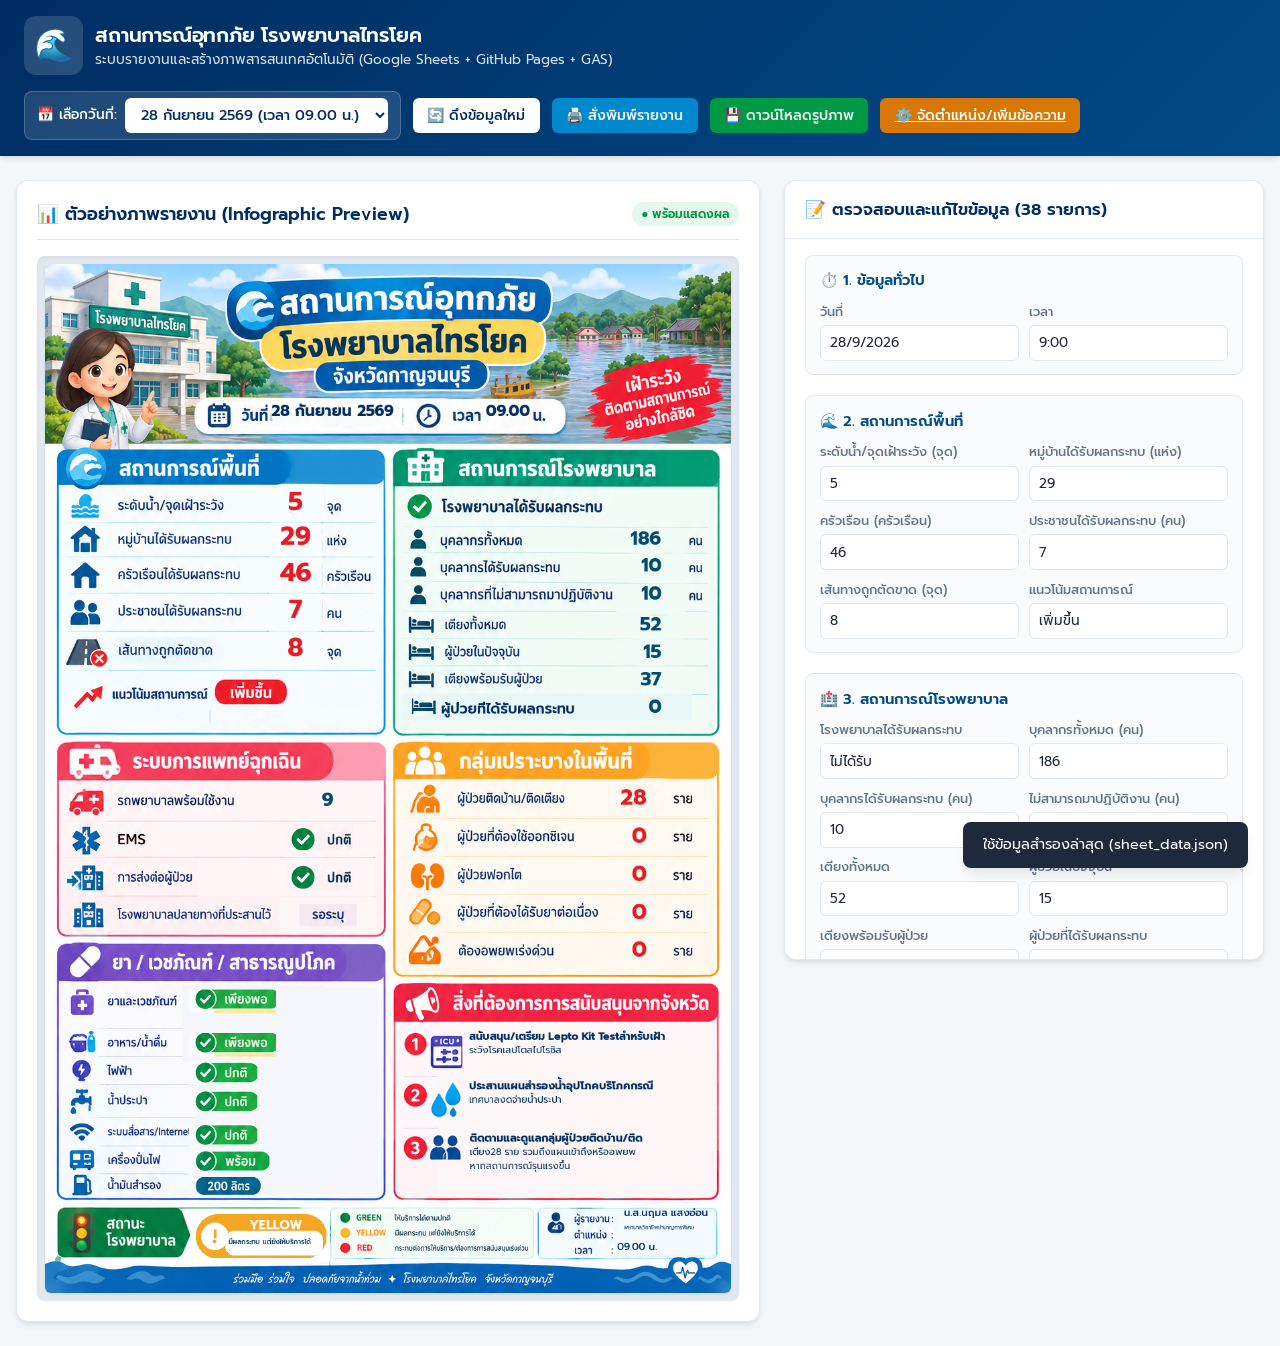
==== index.html @ d3dc454d "Add files via upload" ====
<!DOCTYPE html>
<html lang="th">
<head>
  <meta charset="UTF-8">
  <meta name="viewport" content="width=device-width, initial-scale=1.0">
  <title>ระบบรายงานสถานการณ์อุทกภัย - โรงพยาบาลไทรโยค</title>
  
  <!-- Google Fonts: Prompt -->
  <link rel="preconnect" href="https://fonts.googleapis.com">
  <link rel="preconnect" href="https://fonts.gstatic.com" crossorigin>
  <link href="https://fonts.googleapis.com/css2?family=Prompt:ital,wght@0,300;0,400;0,500;0,600;0,700;1,400&display=swap" rel="stylesheet">
  
  <!-- CSS Styles -->
  <link rel="stylesheet" href="style.css">
</head>
<body>

  <!-- App Header -->
  <header class="app-header">
    <div class="header-container">
      <div class="brand">
        <div class="brand-icon">🌊</div>
        <div class="brand-text">
          <h1>สถานการณ์อุทกภัย โรงพยาบาลไทรโยค</h1>
          <p>ระบบรายงานและสร้างภาพสารสนเทศอัตโนมัติ (Google Sheets + GitHub Pages + GAS)</p>
        </div>
      </div>

      <!-- Controls Toolbar -->
      <div class="toolbar no-print">
        <div class="date-selector-wrapper">
          <label for="dateSelect">📅 เลือกวันที่:</label>
          <select id="dateSelect" class="date-select">
            <option value="">กำลังโหลดข้อมูล...</option>
          </select>
        </div>

        <button id="btnRefresh" class="btn btn-light" title="ดึงข้อมูลล่าสุดจาก Google Sheets">
          🔄 ดึงข้อมูลใหม่
        </button>

        <button id="btnPrint" class="btn btn-primary" title="พิมพ์รายงานหรือบันทึกเป็น PDF">
          🖨️ สั่งพิมพ์รายงาน
        </button>

        <button id="btnDownload" class="btn btn-success" title="ดาวน์โหลดรูปภาพความละเอียดสูง (1024x1536)">
          💾 ดาวน์โหลดรูปภาพ
        </button>

        <a href="admin.html" class="btn btn-warning" title="ปรับตำแหน่งและเพิ่มตัวอักษรลงบนรูปภาพ">
          ⚙️ จัดตำแหน่ง/เพิ่มข้อความ
        </a>
      </div>
    </div>
  </header>

  <!-- Main Container -->
  <main class="app-container">
    <!-- Left Column: Infographic Preview -->
    <section class="preview-card">
      <div class="preview-header no-print">
        <div class="preview-title">
          <span>📊 ตัวอย่างภาพรายงาน (Infographic Preview)</span>
        </div>
        <span class="status-pill-badge green">● พร้อมแสดงผล</span>
      </div>

      <div class="canvas-wrapper">
        <canvas id="reportCanvas" width="1024" height="1536"></canvas>
      </div>
    </section>

    <!-- Right Column: Interactive Data Form -->
    <aside class="form-card no-print">
      <div class="form-header">
        <div class="form-title">📝 ตรวจสอบและแก้ไขข้อมูล (38 รายการ)</div>
      </div>

      <div class="form-body">
        <!-- 1. ข้อมูลทั่วไป -->
        <div class="form-section">
          <div class="section-title">⏱️ 1. ข้อมูลทั่วไป</div>
          <div class="form-grid">
            <div class="input-group">
              <label>วันที่</label>
              <input type="text" id="field_date" class="input-control" placeholder="เช่น 28/9/2026">
            </div>
            <div class="input-group">
              <label>เวลา</label>
              <input type="text" id="field_time" class="input-control" placeholder="เช่น 9:00">
            </div>
          </div>
        </div>

        <!-- 2. สถานการณ์พื้นที่ -->
        <div class="form-section">
          <div class="section-title">🌊 2. สถานการณ์พื้นที่</div>
          <div class="form-grid">
            <div class="input-group">
              <label>ระดับน้ำ/จุดเฝ้าระวัง (จุด)</label>
              <input type="text" id="field_water_level" class="input-control">
            </div>
            <div class="input-group">
              <label>หมู่บ้านได้รับผลกระทบ (แห่ง)</label>
              <input type="text" id="field_villages" class="input-control">
            </div>
            <div class="input-group">
              <label>ครัวเรือน (ครัวเรือน)</label>
              <input type="text" id="field_households" class="input-control">
            </div>
            <div class="input-group">
              <label>ประชาชนได้รับผลกระทบ (คน)</label>
              <input type="text" id="field_people" class="input-control">
            </div>
            <div class="input-group">
              <label>เส้นทางถูกตัดขาด (จุด)</label>
              <input type="text" id="field_routes_cut" class="input-control">
            </div>
            <div class="input-group">
              <label>แนวโน้มสถานการณ์</label>
              <input type="text" id="field_trend" class="input-control" placeholder="เพิ่มขึ้น / ทรงตัว / ลดลง">
            </div>
          </div>
        </div>

        <!-- 3. สถานการณ์โรงพยาบาล -->
        <div class="form-section">
          <div class="section-title">🏥 3. สถานการณ์โรงพยาบาล</div>
          <div class="form-grid">
            <div class="input-group">
              <label>โรงพยาบาลได้รับผลกระทบ</label>
              <input type="text" id="field_hosp_affected" class="input-control" placeholder="ไม่ได้รับ">
            </div>
            <div class="input-group">
              <label>บุคลากรทั้งหมด (คน)</label>
              <input type="text" id="field_staff_total" class="input-control">
            </div>
            <div class="input-group">
              <label>บุคลากรได้รับผลกระทบ (คน)</label>
              <input type="text" id="field_staff_affected" class="input-control">
            </div>
            <div class="input-group">
              <label>ไม่สามารถมาปฏิบัติงาน (คน)</label>
              <input type="text" id="field_staff_absent" class="input-control">
            </div>
            <div class="input-group">
              <label>เตียงทั้งหมด</label>
              <input type="text" id="field_beds_total" class="input-control">
            </div>
            <div class="input-group">
              <label>ผู้ป่วยในปัจจุบัน</label>
              <input type="text" id="field_beds_current" class="input-control">
            </div>
            <div class="input-group">
              <label>เตียงพร้อมรับผู้ป่วย</label>
              <input type="text" id="field_beds_available" class="input-control">
            </div>
            <div class="input-group">
              <label>ผู้ป่วยที่ได้รับผลกระทบ</label>
              <input type="text" id="field_patients_affected" class="input-control" placeholder="0">
            </div>
          </div>
        </div>

        <!-- 4. ระบบการแพทย์ฉุกเฉิน -->
        <div class="form-section">
          <div class="section-title">🚑 4. ระบบการแพทย์ฉุกเฉิน</div>
          <div class="form-grid">
            <div class="input-group">
              <label>รถพยาบาลพร้อมใช้งาน</label>
              <input type="text" id="field_ambulance_ready" class="input-control">
            </div>
            <div class="input-group">
              <label>EMS</label>
              <input type="text" id="field_ems_status" class="input-control" placeholder="ปกติ">
            </div>
            <div class="input-group">
              <label>การส่งต่อผู้ป่วย</label>
              <input type="text" id="field_referral_status" class="input-control" placeholder="ปกติ">
            </div>
            <div class="input-group">
              <label>รพ.ปลายทางที่ประสานไว้</label>
              <input type="text" id="field_dest_hospital" class="input-control" placeholder="รอระบุ">
            </div>
          </div>
        </div>

        <!-- 5. กลุ่มเปราะบางในพื้นที่ -->
        <div class="form-section">
          <div class="section-title">👥 5. กลุ่มเปราะบางในพื้นที่ (ราย)</div>
          <div class="form-grid">
            <div class="input-group">
              <label>ผู้ป่วยติดบ้าน/ติดเตียง</label>
              <input type="text" id="field_bedridden" class="input-control">
            </div>
            <div class="input-group">
              <label>ผู้ป่วยต้องใช้ออกซิเจน</label>
              <input type="text" id="field_oxygen" class="input-control">
            </div>
            <div class="input-group">
              <label>ผู้ป่วยฟอกไต</label>
              <input type="text" id="field_dialysis" class="input-control">
            </div>
            <div class="input-group">
              <label>ต้องได้รับยาต่อเนื่อง</label>
              <input type="text" id="field_chronic_med" class="input-control">
            </div>
            <div class="input-group form-grid-full">
              <label>ต้องอพยพเร่งด่วน</label>
              <input type="text" id="field_urgent_evac" class="input-control">
            </div>
          </div>
        </div>

        <!-- 6. ยา / เวชภัณฑ์ / สาธารณูปโภค -->
        <div class="form-section">
          <div class="section-title">💊 6. ยา / เวชภัณฑ์ / สาธารณูปโภค</div>
          <div class="form-grid">
            <div class="input-group">
              <label>ยาและเวชภัณฑ์</label>
              <input type="text" id="field_medicine" class="input-control" placeholder="เพียงพอ">
            </div>
            <div class="input-group">
              <label>อาหาร/น้ำดื่ม</label>
              <input type="text" id="field_food_water" class="input-control" placeholder="เพียงพอ">
            </div>
            <div class="input-group">
              <label>ไฟฟ้า</label>
              <input type="text" id="field_electricity" class="input-control" placeholder="ปกติ">
            </div>
            <div class="input-group">
              <label>น้ำประปา</label>
              <input type="text" id="field_tap_water" class="input-control" placeholder="ปกติ">
            </div>
            <div class="input-group">
              <label>ระบบสื่อสาร/Internet</label>
              <input type="text" id="field_internet" class="input-control" placeholder="ปกติ">
            </div>
            <div class="input-group">
              <label>เครื่องปั่นไฟ</label>
              <input type="text" id="field_generator" class="input-control" placeholder="พร้อม">
            </div>
            <div class="input-group form-grid-full">
              <label>น้ำมันสำรอง (ลิตร)</label>
              <input type="text" id="field_fuel" class="input-control" placeholder="200">
            </div>
          </div>
        </div>

        <!-- 7. สิ่งที่ต้องการสนับสนุนจากจังหวัด -->
        <div class="form-section">
          <div class="section-title">📢 7. สิ่งที่ต้องการสนับสนุนจากจังหวัด</div>
          <div class="input-group" style="margin-bottom: 0.5rem;">
            <label>สิ่งที่ต้องการสนับสนุน 1</label>
            <textarea id="field_support_1" class="input-control"></textarea>
          </div>
          <div class="input-group" style="margin-bottom: 0.5rem;">
            <label>สิ่งที่ต้องการสนับสนุน 2</label>
            <textarea id="field_support_2" class="input-control"></textarea>
          </div>
          <div class="input-group">
            <label>สิ่งที่ต้องการสนับสนุน 3</label>
            <textarea id="field_support_3" class="input-control"></textarea>
          </div>
        </div>

        <!-- 8. สถานะและผู้รายงาน -->
        <div class="form-section">
          <div class="section-title">👤 8. สถานะและผู้รายงาน</div>
          <div class="form-grid">
            <div class="input-group form-grid-full">
              <label>สถานะโรงพยาบาล</label>
              <input type="text" id="field_hosp_status" class="input-control" placeholder="ให้บริการได้ปกติ">
            </div>
            <div class="input-group">
              <label>ผู้รายงาน</label>
              <input type="text" id="field_reporter_name" class="input-control">
            </div>
            <div class="input-group">
              <label>ตำแหน่ง</label>
              <input type="text" id="field_reporter_pos" class="input-control">
            </div>
          </div>
        </div>
      </div>
    </aside>
  </main>

  <!-- Toast Notification -->
  <div id="toast"></div>

  <!-- Assets & App Scripts -->
  <script src="layout_default.js"></script>
  <script src="assets.js"></script>
  <script src="app.js?v=2"></script>
</body>
</html>
---- style.css ----
:root {
  --primary-color: #004b87;
  --primary-dark: #002d62;
  --primary-light: #e6f0fa;
  --accent-blue: #0088cc;
  --success-green: #009944;
  --warning-yellow: #f5a623;
  --danger-red: #e51c24;
  --bg-color: #f4f7fa;
  --card-bg: #ffffff;
  --text-main: #1e293b;
  --text-muted: #64748b;
  --border-color: #e2e8f0;
  --shadow-sm: 0 1px 3px rgba(0,0,0,0.06), 0 1px 2px rgba(0,0,0,0.04);
  --shadow-md: 0 4px 6px -1px rgba(0,0,0,0.08), 0 2px 4px -1px rgba(0,0,0,0.05);
  --shadow-lg: 0 10px 15px -3px rgba(0,0,0,0.08), 0 4px 6px -2px rgba(0,0,0,0.04);
}

* {
  box-sizing: border-box;
  margin: 0;
  padding: 0;
}

body {
  font-family: 'Prompt', -apple-system, BlinkMacSystemFont, 'Segoe UI', Roboto, sans-serif;
  background-color: var(--bg-color);
  color: var(--text-main);
  line-height: 1.5;
  min-height: 100vh;
  display: flex;
  flex-direction: column;
}

/* Header */
.app-header {
  background: linear-gradient(135deg, var(--primary-dark) 0%, var(--primary-color) 100%);
  color: #ffffff;
  padding: 1rem 1.5rem;
  box-shadow: var(--shadow-md);
  position: sticky;
  top: 0;
  z-index: 50;
}

.header-container {
  max-width: 1440px;
  margin: 0 auto;
  display: flex;
  flex-wrap: wrap;
  align-items: center;
  justify-content: space-between;
  gap: 1rem;
}

.brand {
  display: flex;
  align-items: center;
  gap: 0.75rem;
}

.brand-icon {
  font-size: 2rem;
  background: rgba(255, 255, 255, 0.15);
  padding: 0.35rem 0.6rem;
  border-radius: 12px;
}

.brand-text h1 {
  font-size: 1.25rem;
  font-weight: 600;
  letter-spacing: -0.01em;
}

.brand-text p {
  font-size: 0.85rem;
  opacity: 0.85;
}

/* Toolbar */
.toolbar {
  display: flex;
  flex-wrap: wrap;
  align-items: center;
  gap: 0.75rem;
}

.date-selector-wrapper {
  display: flex;
  align-items: center;
  gap: 0.5rem;
  background: rgba(255, 255, 255, 0.12);
  padding: 0.35rem 0.75rem;
  border-radius: 8px;
  border: 1px solid rgba(255, 255, 255, 0.2);
}

.date-selector-wrapper label {
  font-size: 0.85rem;
  font-weight: 500;
}

.date-select {
  background: #ffffff;
  color: var(--primary-dark);
  font-family: 'Prompt', sans-serif;
  font-size: 0.9rem;
  font-weight: 500;
  padding: 0.35rem 0.75rem;
  border: none;
  border-radius: 6px;
  cursor: pointer;
  outline: none;
}

.btn {
  font-family: 'Prompt', sans-serif;
  font-size: 0.875rem;
  font-weight: 500;
  padding: 0.45rem 0.9rem;
  border-radius: 6px;
  border: none;
  cursor: pointer;
  display: inline-flex;
  align-items: center;
  gap: 0.4rem;
  transition: all 0.15s ease-in-out;
}

.btn:active {
  transform: scale(0.97);
}

.btn-primary {
  background: var(--accent-blue);
  color: #ffffff;
}

.btn-primary:hover {
  background: #0077b3;
}

.btn-success {
  background: var(--success-green);
  color: #ffffff;
}

.btn-success:hover {
  background: #008039;
}

.btn-light {
  background: #ffffff;
  color: var(--primary-dark);
}

.btn-light:hover {
  background: #f1f5f9;
}

/* Layout */
.app-container {
  max-width: 1440px;
  margin: 1.5rem auto;
  padding: 0 1rem;
  flex: 1;
  display: grid;
  grid-template-columns: minmax(420px, 1fr) minmax(360px, 480px);
  gap: 1.5rem;
  align-items: start;
}

@media (max-width: 1024px) {
  .app-container {
    grid-template-columns: 1fr;
  }
}

/* Infographic Preview Card */
.preview-card {
  background: var(--card-bg);
  border-radius: 12px;
  box-shadow: var(--shadow-md);
  border: 1px solid var(--border-color);
  padding: 1.25rem;
  display: flex;
  flex-direction: column;
  gap: 1rem;
}

.preview-header {
  display: flex;
  align-items: center;
  justify-content: space-between;
  border-bottom: 1px solid var(--border-color);
  padding-bottom: 0.75rem;
}

.preview-title {
  font-size: 1.1rem;
  font-weight: 600;
  color: var(--primary-dark);
  display: flex;
  align-items: center;
  gap: 0.5rem;
}

.canvas-wrapper {
  background: #e2e8f0;
  border-radius: 8px;
  padding: 0.5rem;
  display: flex;
  justify-content: center;
  align-items: center;
  overflow: hidden;
  box-shadow: inset 0 2px 4px rgba(0,0,0,0.05);
}

#reportCanvas {
  max-width: 100%;
  height: auto;
  border-radius: 6px;
  box-shadow: var(--shadow-sm);
  display: block;
}

/* Sidebar / Data Form */
.form-card {
  background: var(--card-bg);
  border-radius: 12px;
  box-shadow: var(--shadow-md);
  border: 1px solid var(--border-color);
  display: flex;
  flex-direction: column;
  max-height: calc(100vh - 120px);
}

.form-header {
  padding: 1rem 1.25rem;
  border-bottom: 1px solid var(--border-color);
  display: flex;
  align-items: center;
  justify-content: space-between;
}

.form-title {
  font-size: 1.05rem;
  font-weight: 600;
  color: var(--primary-dark);
}

.form-body {
  padding: 1rem 1.25rem;
  overflow-y: auto;
  display: flex;
  flex-direction: column;
  gap: 1.25rem;
}

.form-section {
  border: 1px solid var(--border-color);
  border-radius: 8px;
  padding: 0.85rem;
  background: #fafbfc;
}

.section-title {
  font-size: 0.92rem;
  font-weight: 600;
  color: var(--primary-color);
  margin-bottom: 0.65rem;
  display: flex;
  align-items: center;
  gap: 0.35rem;
}

.form-grid {
  display: grid;
  grid-template-columns: repeat(2, 1fr);
  gap: 0.6rem;
}

.form-grid-full {
  grid-column: span 2;
}

.input-group {
  display: flex;
  flex-direction: column;
  gap: 0.25rem;
}

.input-group label {
  font-size: 0.8rem;
  font-weight: 500;
  color: var(--text-muted);
}

.input-control {
  font-family: 'Prompt', sans-serif;
  font-size: 0.85rem;
  padding: 0.4rem 0.6rem;
  border: 1px solid var(--border-color);
  border-radius: 6px;
  outline: none;
  background: #ffffff;
  color: var(--text-main);
  transition: border-color 0.15s ease;
}

.input-control:focus {
  border-color: var(--accent-blue);
  box-shadow: 0 0 0 2px rgba(0, 136, 204, 0.15);
}

textarea.input-control {
  resize: vertical;
  min-height: 52px;
}

/* Loading & Status Badge */
.status-pill-badge {
  display: inline-flex;
  align-items: center;
  gap: 0.3rem;
  font-size: 0.75rem;
  font-weight: 600;
  padding: 0.2rem 0.6rem;
  border-radius: 20px;
}

.status-pill-badge.green {
  background: #e6f7ec;
  color: var(--success-green);
}

.status-pill-badge.yellow {
  background: #fff8e6;
  color: #d97706;
}

.status-pill-badge.red {
  background: #fee2e2;
  color: var(--danger-red);
}

/* Toast Notification */
#toast {
  position: fixed;
  bottom: 2rem;
  right: 2rem;
  background: #1e293b;
  color: #ffffff;
  padding: 0.75rem 1.25rem;
  border-radius: 8px;
  box-shadow: var(--shadow-lg);
  font-size: 0.9rem;
  opacity: 0;
  transform: translateY(10px);
  transition: all 0.25s ease;
  pointer-events: none;
  z-index: 9999;
}

#toast.show {
  opacity: 1;
  transform: translateY(0);
}

/* ==============================================================
   PRINT STYLES: Perfect A4 Infographic Output
   ============================================================== */
@media print {
  @page {
    size: A4 portrait;
    margin: 0;
  }

  body {
    background: #ffffff !important;
    padding: 0 !important;
    margin: 0 !important;
  }

  .app-header,
  .form-card,
  .preview-header,
  .no-print,
  #toast {
    display: none !important;
  }

  .app-container {
    display: block !important;
    max-width: 100% !important;
    padding: 0 !important;
    margin: 0 !important;
  }

  .preview-card {
    border: none !important;
    box-shadow: none !important;
    padding: 0 !important;
    margin: 0 !important;
  }

  .canvas-wrapper {
    background: transparent !important;
    box-shadow: none !important;
    padding: 0 !important;
    margin: 0 !important;
    width: 100vw !important;
    height: 100vh !important;
    display: flex !important;
    justify-content: center !important;
    align-items: center !important;
  }

  #reportCanvas {
    max-width: 100% !important;
    max-height: 100vh !important;
    width: auto !important;
    height: auto !important;
    box-shadow: none !important;
    border-radius: 0 !important;
    object-fit: contain !important;
  }
}

/* -------------------------------------------------------------
   Button Styles Extension
   ------------------------------------------------------------- */
.btn-warning {
  background: #d97706;
  color: #ffffff;
}

.btn-warning:hover {
  background: #b45309;
}

.btn-secondary {
  background: #475569;
  color: #ffffff;
}

.btn-secondary:hover {
  background: #334155;
}

.btn-danger {
  background: var(--danger-red);
  color: #ffffff;
}

.btn-danger:hover {
  background: #b91c1c;
}

/* -------------------------------------------------------------
   Admin Visual Editor Styles
   ------------------------------------------------------------- */
.admin-header-actions {
  display: flex;
  align-items: center;
  gap: 0.5rem;
  flex-wrap: wrap;
}

.admin-container {
  display: flex;
  gap: 1.25rem;
  max-width: 1600px;
  width: 100%;
  margin: 1rem auto;
  padding: 0 1rem;
  flex: 1;
  min-height: calc(100vh - 120px);
}

/* Left Canvas Stage */
.admin-stage-card {
  flex: 1;
  min-width: 0;
  background: var(--card-bg);
  border-radius: 12px;
  box-shadow: var(--shadow-sm);
  border: 1px solid var(--border-color);
  display: flex;
  flex-direction: column;
  overflow: hidden;
}

.admin-stage-toolbar {
  padding: 0.75rem 1rem;
  background: #f8fafc;
  border-bottom: 1px solid var(--border-color);
  display: flex;
  align-items: center;
  justify-content: space-between;
  flex-wrap: wrap;
  gap: 0.75rem;
}

.stage-tools-left, .stage-tools-right {
  display: flex;
  align-items: center;
  gap: 0.5rem;
  flex-wrap: wrap;
}

.zoom-select {
  padding: 0.35rem 0.6rem;
  font-family: 'Prompt', sans-serif;
  font-size: 0.85rem;
  border: 1px solid var(--border-color);
  border-radius: 6px;
  background: #fff;
  cursor: pointer;
}

.admin-stage-viewport {
  flex: 1;
  background: #334155;
  overflow: auto;
  position: relative;
  display: flex;
  justify-content: center;
  align-items: flex-start;
  padding: 1.5rem;
}

.canvas-pan-container {
  position: relative;
  display: inline-block;
  box-shadow: 0 20px 25px -5px rgba(0, 0, 0, 0.5), 0 8px 10px -6px rgba(0, 0, 0, 0.4);
  background: #fff;
  border-radius: 4px;
  transform-origin: top center;
  user-select: none;
}

#adminCanvas {
  display: block;
  cursor: default;
}

#adminCanvas.dragging {
  cursor: move;
}

/* Right Control & Inspector Sidebar */
.admin-sidebar {
  width: 440px;
  flex-shrink: 0;
  display: flex;
  flex-direction: column;
  gap: 1rem;
  max-height: calc(100vh - 120px);
  overflow-y: auto;
  padding-right: 0.25rem;
}

.admin-tab-nav {
  display: flex;
  background: #e2e8f0;
  border-radius: 8px;
  padding: 0.25rem;
  gap: 0.25rem;
}

.admin-tab-btn {
  flex: 1;
  text-align: center;
  padding: 0.45rem 0.5rem;
  font-family: 'Prompt', sans-serif;
  font-size: 0.85rem;
  font-weight: 500;
  color: var(--text-muted);
  background: transparent;
  border: none;
  border-radius: 6px;
  cursor: pointer;
  transition: all 0.15s ease;
}

.admin-tab-btn.active {
  background: #fff;
  color: var(--primary-dark);
  box-shadow: 0 1px 2px rgba(0,0,0,0.06);
  font-weight: 600;
}

.admin-tab-content {
  display: none;
  flex-direction: column;
  gap: 1rem;
}

.admin-tab-content.active {
  display: flex;
}

.admin-card {
  background: var(--card-bg);
  border-radius: 12px;
  box-shadow: var(--shadow-sm);
  border: 1px solid var(--border-color);
  padding: 1.25rem;
}

.admin-card-header {
  display: flex;
  align-items: center;
  justify-content: space-between;
  margin-bottom: 1rem;
  padding-bottom: 0.5rem;
  border-bottom: 1px solid var(--border-color);
}

.admin-card-title {
  font-size: 1rem;
  font-weight: 600;
  color: var(--primary-dark);
  display: flex;
  align-items: center;
  gap: 0.4rem;
}

.selected-badge {
  background: var(--primary-light);
  color: var(--primary-dark);
  font-size: 0.75rem;
  font-weight: 600;
  padding: 0.2rem 0.6rem;
  border-radius: 9999px;
  border: 1px solid rgba(0, 75, 135, 0.2);
}

/* Inspector Controls */
.inspector-row {
  margin-bottom: 0.85rem;
}

.inspector-row label {
  display: block;
  font-size: 0.8rem;
  font-weight: 600;
  color: var(--text-muted);
  margin-bottom: 0.3rem;
}

.coord-group {
  display: grid;
  grid-template-columns: 1fr 1fr;
  gap: 0.75rem;
}

.coord-box {
  background: #f8fafc;
  border: 1px solid var(--border-color);
  border-radius: 8px;
  padding: 0.5rem;
}

.coord-header {
  display: flex;
  align-items: center;
  justify-content: space-between;
  margin-bottom: 0.35rem;
  font-size: 0.75rem;
  font-weight: 600;
  color: var(--text-muted);
}

.coord-input-row {
  display: flex;
  align-items: center;
  gap: 0.3rem;
}

.coord-num-input {
  width: 100%;
  padding: 0.35rem;
  font-family: 'Prompt', monospace;
  font-size: 1rem;
  font-weight: 600;
  color: var(--primary-dark);
  border: 1px solid var(--border-color);
  border-radius: 6px;
  text-align: center;
}

.btn-step {
  padding: 0.2rem 0.45rem;
  font-size: 0.75rem;
  font-weight: 600;
  background: #e2e8f0;
  border: 1px solid #cbd5e1;
  border-radius: 4px;
  cursor: pointer;
  color: var(--text-main);
  transition: all 0.1s;
}

.btn-step:hover {
  background: #cbd5e1;
}

/* Style controllers */
.color-picker-row {
  display: flex;
  align-items: center;
  gap: 0.5rem;
}

.color-input-box {
  width: 42px;
  height: 36px;
  padding: 0;
  border: 1px solid var(--border-color);
  border-radius: 6px;
  cursor: pointer;
}

.color-hex-text {
  flex: 1;
  font-family: monospace;
  font-size: 0.9rem;
  padding: 0.35rem 0.5rem;
  border: 1px solid var(--border-color);
  border-radius: 6px;
}

.color-palette {
  display: flex;
  gap: 0.3rem;
  margin-top: 0.4rem;
}

.swatch-btn {
  width: 22px;
  height: 22px;
  border-radius: 4px;
  border: 1px solid rgba(0,0,0,0.2);
  cursor: pointer;
  transition: transform 0.1s;
}

.swatch-btn:hover {
  transform: scale(1.15);
}

.align-btn-group, .weight-btn-group {
  display: flex;
  border: 1px solid var(--border-color);
  border-radius: 6px;
  overflow: hidden;
}

.toggle-btn {
  flex: 1;
  padding: 0.35rem 0.5rem;
  font-family: 'Prompt', sans-serif;
  font-size: 0.8rem;
  background: #fff;
  border: none;
  border-right: 1px solid var(--border-color);
  cursor: pointer;
  color: var(--text-main);
  transition: all 0.1s;
  text-align: center;
}

.toggle-btn:last-child {
  border-right: none;
}

.toggle-btn.active {
  background: var(--primary-light);
  color: var(--primary-dark);
  font-weight: 600;
}

/* Elements Tree List */
.elements-list-container {
  max-height: 520px;
  overflow-y: auto;
  display: flex;
  flex-direction: column;
  gap: 0.5rem;
  padding-right: 0.25rem;
}

.category-group {
  border: 1px solid var(--border-color);
  border-radius: 8px;
  overflow: hidden;
  background: #fff;
}

.category-title {
  padding: 0.4rem 0.75rem;
  background: #f1f5f9;
  font-size: 0.8rem;
  font-weight: 600;
  color: var(--primary-dark);
  border-bottom: 1px solid var(--border-color);
}

.element-item-row {
  display: flex;
  align-items: center;
  justify-content: space-between;
  padding: 0.4rem 0.75rem;
  border-bottom: 1px solid #f1f5f9;
  cursor: pointer;
  transition: background 0.1s;
}

.element-item-row:last-child {
  border-bottom: none;
}

.element-item-row:hover {
  background: #f8fafc;
}

.element-item-row.active {
  background: var(--primary-light);
  font-weight: 600;
}

.element-item-label {
  font-size: 0.85rem;
  color: var(--text-main);
  display: flex;
  align-items: center;
  gap: 0.4rem;
}

.element-item-coords {
  font-family: monospace;
  font-size: 0.75rem;
  color: var(--text-muted);
  background: #e2e8f0;
  padding: 0.15rem 0.4rem;
  border-radius: 4px;
}

.eye-btn {
  background: transparent;
  border: none;
  cursor: pointer;
  font-size: 0.85rem;
  opacity: 0.6;
}

.eye-btn:hover {
  opacity: 1;
}

/* Custom Text item in list */
.custom-item-badge {
  background: #fef3c7;
  color: #92400e;
  font-size: 0.65rem;
  font-weight: 700;
  padding: 0.1rem 0.35rem;
  border-radius: 4px;
}

/* Responsive */
@media (max-width: 1200px) {
  .admin-container {
    flex-direction: column;
  }
  .admin-sidebar {
    width: 100%;
  }
}
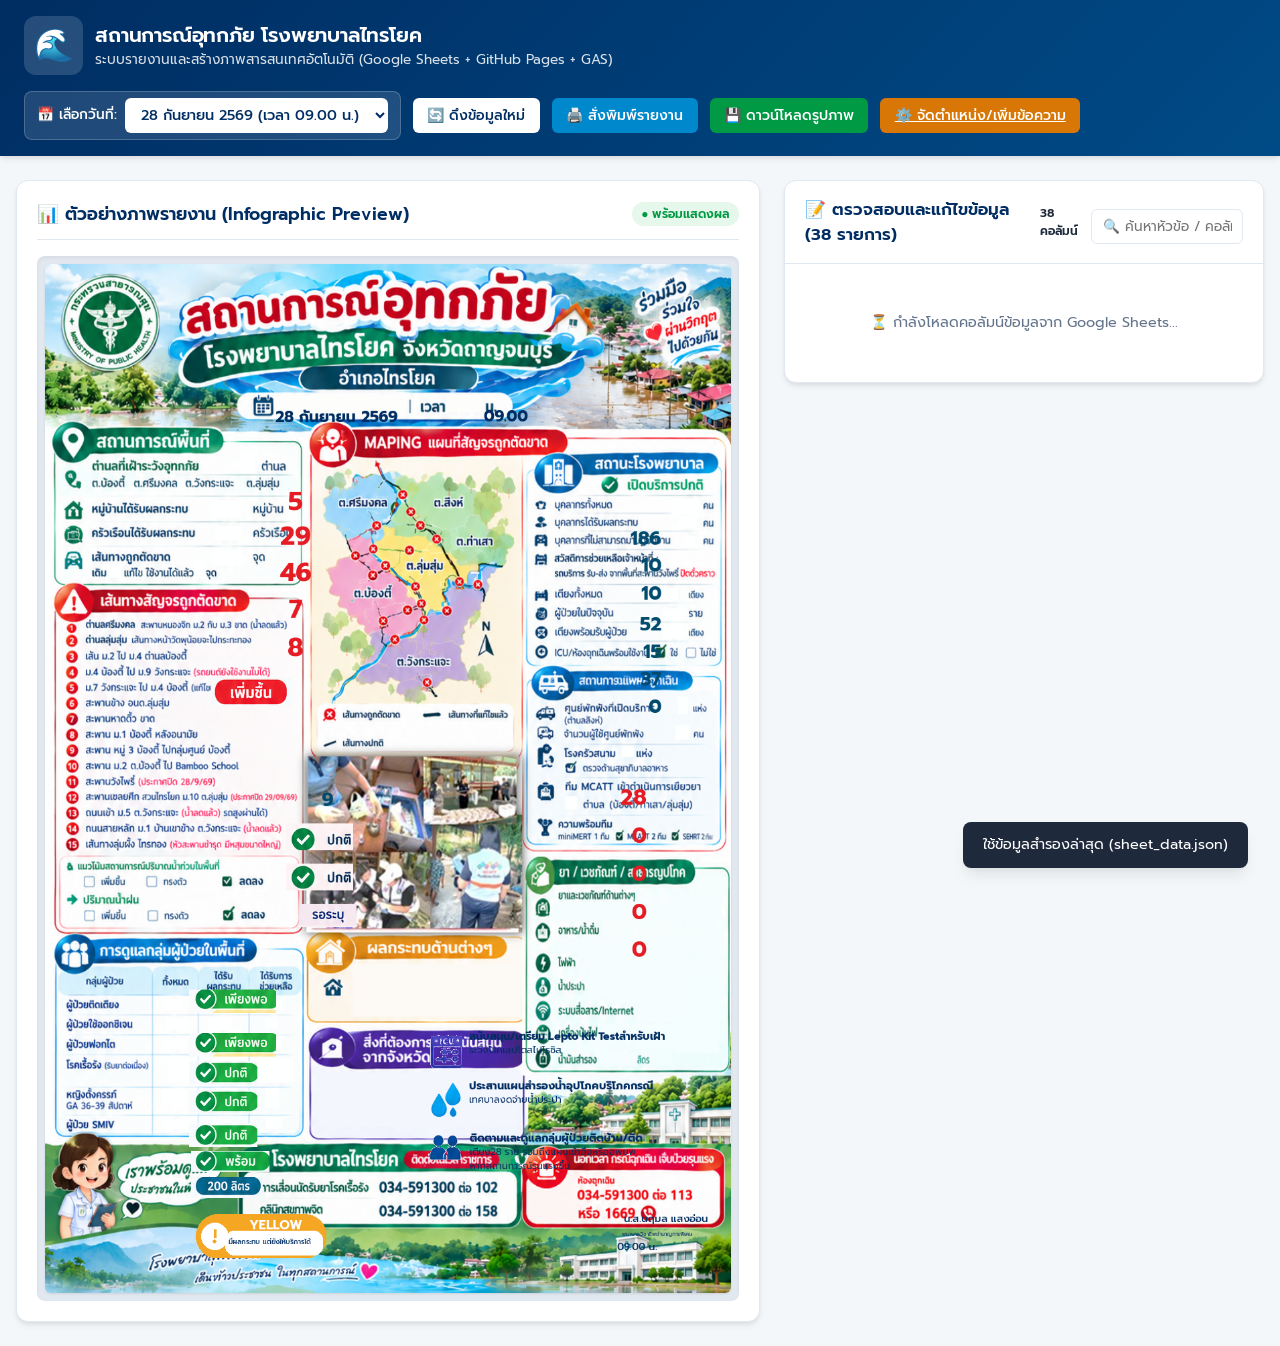
==== commit bbb1f6b7: "Add files via upload" ====
--- a/index.html
+++ b/index.html
@@ -1,297 +1,101 @@
-<!DOCTYPE html>
-<html lang="th">
-<head>
-  <meta charset="UTF-8">
-  <meta name="viewport" content="width=device-width, initial-scale=1.0">
-  <title>ระบบรายงานสถานการณ์อุทกภัย - โรงพยาบาลไทรโยค</title>
-  
-  <!-- Google Fonts: Prompt -->
-  <link rel="preconnect" href="https://fonts.googleapis.com">
-  <link rel="preconnect" href="https://fonts.gstatic.com" crossorigin>
-  <link href="https://fonts.googleapis.com/css2?family=Prompt:ital,wght@0,300;0,400;0,500;0,600;0,700;1,400&display=swap" rel="stylesheet">
-  
-  <!-- CSS Styles -->
-  <link rel="stylesheet" href="style.css">
-</head>
-<body>
-
-  <!-- App Header -->
-  <header class="app-header">
-    <div class="header-container">
-      <div class="brand">
-        <div class="brand-icon">🌊</div>
-        <div class="brand-text">
-          <h1>สถานการณ์อุทกภัย โรงพยาบาลไทรโยค</h1>
-          <p>ระบบรายงานและสร้างภาพสารสนเทศอัตโนมัติ (Google Sheets + GitHub Pages + GAS)</p>
-        </div>
-      </div>
-
-      <!-- Controls Toolbar -->
-      <div class="toolbar no-print">
-        <div class="date-selector-wrapper">
-          <label for="dateSelect">📅 เลือกวันที่:</label>
-          <select id="dateSelect" class="date-select">
-            <option value="">กำลังโหลดข้อมูล...</option>
-          </select>
-        </div>
-
-        <button id="btnRefresh" class="btn btn-light" title="ดึงข้อมูลล่าสุดจาก Google Sheets">
-          🔄 ดึงข้อมูลใหม่
-        </button>
-
-        <button id="btnPrint" class="btn btn-primary" title="พิมพ์รายงานหรือบันทึกเป็น PDF">
-          🖨️ สั่งพิมพ์รายงาน
-        </button>
-
-        <button id="btnDownload" class="btn btn-success" title="ดาวน์โหลดรูปภาพความละเอียดสูง (1024x1536)">
-          💾 ดาวน์โหลดรูปภาพ
-        </button>
-
-        <a href="admin.html" class="btn btn-warning" title="ปรับตำแหน่งและเพิ่มตัวอักษรลงบนรูปภาพ">
-          ⚙️ จัดตำแหน่ง/เพิ่มข้อความ
-        </a>
-      </div>
-    </div>
-  </header>
-
-  <!-- Main Container -->
-  <main class="app-container">
-    <!-- Left Column: Infographic Preview -->
-    <section class="preview-card">
-      <div class="preview-header no-print">
-        <div class="preview-title">
-          <span>📊 ตัวอย่างภาพรายงาน (Infographic Preview)</span>
-        </div>
-        <span class="status-pill-badge green">● พร้อมแสดงผล</span>
-      </div>
-
-      <div class="canvas-wrapper">
-        <canvas id="reportCanvas" width="1024" height="1536"></canvas>
-      </div>
-    </section>
-
-    <!-- Right Column: Interactive Data Form -->
-    <aside class="form-card no-print">
-      <div class="form-header">
-        <div class="form-title">📝 ตรวจสอบและแก้ไขข้อมูล (38 รายการ)</div>
-      </div>
-
-      <div class="form-body">
-        <!-- 1. ข้อมูลทั่วไป -->
-        <div class="form-section">
-          <div class="section-title">⏱️ 1. ข้อมูลทั่วไป</div>
-          <div class="form-grid">
-            <div class="input-group">
-              <label>วันที่</label>
-              <input type="text" id="field_date" class="input-control" placeholder="เช่น 28/9/2026">
-            </div>
-            <div class="input-group">
-              <label>เวลา</label>
-              <input type="text" id="field_time" class="input-control" placeholder="เช่น 9:00">
-            </div>
-          </div>
-        </div>
-
-        <!-- 2. สถานการณ์พื้นที่ -->
-        <div class="form-section">
-          <div class="section-title">🌊 2. สถานการณ์พื้นที่</div>
-          <div class="form-grid">
-            <div class="input-group">
-              <label>ระดับน้ำ/จุดเฝ้าระวัง (จุด)</label>
-              <input type="text" id="field_water_level" class="input-control">
-            </div>
-            <div class="input-group">
-              <label>หมู่บ้านได้รับผลกระทบ (แห่ง)</label>
-              <input type="text" id="field_villages" class="input-control">
-            </div>
-            <div class="input-group">
-              <label>ครัวเรือน (ครัวเรือน)</label>
-              <input type="text" id="field_households" class="input-control">
-            </div>
-            <div class="input-group">
-              <label>ประชาชนได้รับผลกระทบ (คน)</label>
-              <input type="text" id="field_people" class="input-control">
-            </div>
-            <div class="input-group">
-              <label>เส้นทางถูกตัดขาด (จุด)</label>
-              <input type="text" id="field_routes_cut" class="input-control">
-            </div>
-            <div class="input-group">
-              <label>แนวโน้มสถานการณ์</label>
-              <input type="text" id="field_trend" class="input-control" placeholder="เพิ่มขึ้น / ทรงตัว / ลดลง">
-            </div>
-          </div>
-        </div>
-
-        <!-- 3. สถานการณ์โรงพยาบาล -->
-        <div class="form-section">
-          <div class="section-title">🏥 3. สถานการณ์โรงพยาบาล</div>
-          <div class="form-grid">
-            <div class="input-group">
-              <label>โรงพยาบาลได้รับผลกระทบ</label>
-              <input type="text" id="field_hosp_affected" class="input-control" placeholder="ไม่ได้รับ">
-            </div>
-            <div class="input-group">
-              <label>บุคลากรทั้งหมด (คน)</label>
-              <input type="text" id="field_staff_total" class="input-control">
-            </div>
-            <div class="input-group">
-              <label>บุคลากรได้รับผลกระทบ (คน)</label>
-              <input type="text" id="field_staff_affected" class="input-control">
-            </div>
-            <div class="input-group">
-              <label>ไม่สามารถมาปฏิบัติงาน (คน)</label>
-              <input type="text" id="field_staff_absent" class="input-control">
-            </div>
-            <div class="input-group">
-              <label>เตียงทั้งหมด</label>
-              <input type="text" id="field_beds_total" class="input-control">
-            </div>
-            <div class="input-group">
-              <label>ผู้ป่วยในปัจจุบัน</label>
-              <input type="text" id="field_beds_current" class="input-control">
-            </div>
-            <div class="input-group">
-              <label>เตียงพร้อมรับผู้ป่วย</label>
-              <input type="text" id="field_beds_available" class="input-control">
-            </div>
-            <div class="input-group">
-              <label>ผู้ป่วยที่ได้รับผลกระทบ</label>
-              <input type="text" id="field_patients_affected" class="input-control" placeholder="0">
-            </div>
-          </div>
-        </div>
-
-        <!-- 4. ระบบการแพทย์ฉุกเฉิน -->
-        <div class="form-section">
-          <div class="section-title">🚑 4. ระบบการแพทย์ฉุกเฉิน</div>
-          <div class="form-grid">
-            <div class="input-group">
-              <label>รถพยาบาลพร้อมใช้งาน</label>
-              <input type="text" id="field_ambulance_ready" class="input-control">
-            </div>
-            <div class="input-group">
-              <label>EMS</label>
-              <input type="text" id="field_ems_status" class="input-control" placeholder="ปกติ">
-            </div>
-            <div class="input-group">
-              <label>การส่งต่อผู้ป่วย</label>
-              <input type="text" id="field_referral_status" class="input-control" placeholder="ปกติ">
-            </div>
-            <div class="input-group">
-              <label>รพ.ปลายทางที่ประสานไว้</label>
-              <input type="text" id="field_dest_hospital" class="input-control" placeholder="รอระบุ">
-            </div>
-          </div>
-        </div>
-
-        <!-- 5. กลุ่มเปราะบางในพื้นที่ -->
-        <div class="form-section">
-          <div class="section-title">👥 5. กลุ่มเปราะบางในพื้นที่ (ราย)</div>
-          <div class="form-grid">
-            <div class="input-group">
-              <label>ผู้ป่วยติดบ้าน/ติดเตียง</label>
-              <input type="text" id="field_bedridden" class="input-control">
-            </div>
-            <div class="input-group">
-              <label>ผู้ป่วยต้องใช้ออกซิเจน</label>
-              <input type="text" id="field_oxygen" class="input-control">
-            </div>
-            <div class="input-group">
-              <label>ผู้ป่วยฟอกไต</label>
-              <input type="text" id="field_dialysis" class="input-control">
-            </div>
-            <div class="input-group">
-              <label>ต้องได้รับยาต่อเนื่อง</label>
-              <input type="text" id="field_chronic_med" class="input-control">
-            </div>
-            <div class="input-group form-grid-full">
-              <label>ต้องอพยพเร่งด่วน</label>
-              <input type="text" id="field_urgent_evac" class="input-control">
-            </div>
-          </div>
-        </div>
-
-        <!-- 6. ยา / เวชภัณฑ์ / สาธารณูปโภค -->
-        <div class="form-section">
-          <div class="section-title">💊 6. ยา / เวชภัณฑ์ / สาธารณูปโภค</div>
-          <div class="form-grid">
-            <div class="input-group">
-              <label>ยาและเวชภัณฑ์</label>
-              <input type="text" id="field_medicine" class="input-control" placeholder="เพียงพอ">
-            </div>
-            <div class="input-group">
-              <label>อาหาร/น้ำดื่ม</label>
-              <input type="text" id="field_food_water" class="input-control" placeholder="เพียงพอ">
-            </div>
-            <div class="input-group">
-              <label>ไฟฟ้า</label>
-              <input type="text" id="field_electricity" class="input-control" placeholder="ปกติ">
-            </div>
-            <div class="input-group">
-              <label>น้ำประปา</label>
-              <input type="text" id="field_tap_water" class="input-control" placeholder="ปกติ">
-            </div>
-            <div class="input-group">
-              <label>ระบบสื่อสาร/Internet</label>
-              <input type="text" id="field_internet" class="input-control" placeholder="ปกติ">
-            </div>
-            <div class="input-group">
-              <label>เครื่องปั่นไฟ</label>
-              <input type="text" id="field_generator" class="input-control" placeholder="พร้อม">
-            </div>
-            <div class="input-group form-grid-full">
-              <label>น้ำมันสำรอง (ลิตร)</label>
-              <input type="text" id="field_fuel" class="input-control" placeholder="200">
-            </div>
-          </div>
-        </div>
-
-        <!-- 7. สิ่งที่ต้องการสนับสนุนจากจังหวัด -->
-        <div class="form-section">
-          <div class="section-title">📢 7. สิ่งที่ต้องการสนับสนุนจากจังหวัด</div>
-          <div class="input-group" style="margin-bottom: 0.5rem;">
-            <label>สิ่งที่ต้องการสนับสนุน 1</label>
-            <textarea id="field_support_1" class="input-control"></textarea>
-          </div>
-          <div class="input-group" style="margin-bottom: 0.5rem;">
-            <label>สิ่งที่ต้องการสนับสนุน 2</label>
-            <textarea id="field_support_2" class="input-control"></textarea>
-          </div>
-          <div class="input-group">
-            <label>สิ่งที่ต้องการสนับสนุน 3</label>
-            <textarea id="field_support_3" class="input-control"></textarea>
-          </div>
-        </div>
-
-        <!-- 8. สถานะและผู้รายงาน -->
-        <div class="form-section">
-          <div class="section-title">👤 8. สถานะและผู้รายงาน</div>
-          <div class="form-grid">
-            <div class="input-group form-grid-full">
-              <label>สถานะโรงพยาบาล</label>
-              <input type="text" id="field_hosp_status" class="input-control" placeholder="ให้บริการได้ปกติ">
-            </div>
-            <div class="input-group">
-              <label>ผู้รายงาน</label>
-              <input type="text" id="field_reporter_name" class="input-control">
-            </div>
-            <div class="input-group">
-              <label>ตำแหน่ง</label>
-              <input type="text" id="field_reporter_pos" class="input-control">
-            </div>
-          </div>
-        </div>
-      </div>
-    </aside>
-  </main>
-
-  <!-- Toast Notification -->
-  <div id="toast"></div>
-
-  <!-- Assets & App Scripts -->
-  <script src="layout_default.js"></script>
-  <script src="assets.js"></script>
-  <script src="app.js?v=2"></script>
-</body>
-</html>
+<!DOCTYPE html>
+<html lang="th">
+<head>
+  <meta charset="UTF-8">
+  <meta name="viewport" content="width=device-width, initial-scale=1.0">
+  <title>ระบบรายงานสถานการณ์อุทกภัย - โรงพยาบาลไทรโยค</title>
+  
+  <!-- Google Fonts: Prompt -->
+  <link rel="preconnect" href="https://fonts.googleapis.com">
+  <link rel="preconnect" href="https://fonts.gstatic.com" crossorigin>
+  <link href="https://fonts.googleapis.com/css2?family=Prompt:ital,wght@0,300;0,400;0,500;0,600;0,700;1,400&display=swap" rel="stylesheet">
+  
+  <!-- CSS Styles -->
+  <link rel="stylesheet" href="style.css">
+</head>
+<body>
+
+  <!-- App Header -->
+  <header class="app-header">
+    <div class="header-container">
+      <div class="brand">
+        <div class="brand-icon">🌊</div>
+        <div class="brand-text">
+          <h1>สถานการณ์อุทกภัย โรงพยาบาลไทรโยค</h1>
+          <p>ระบบรายงานและสร้างภาพสารสนเทศอัตโนมัติ (Google Sheets + GitHub Pages + GAS)</p>
+        </div>
+      </div>
+
+      <!-- Controls Toolbar -->
+      <div class="toolbar no-print">
+        <div class="date-selector-wrapper">
+          <label for="dateSelect">📅 เลือกวันที่:</label>
+          <select id="dateSelect" class="date-select">
+            <option value="">กำลังโหลดข้อมูล...</option>
+          </select>
+        </div>
+
+        <button id="btnRefresh" class="btn btn-light" title="ดึงข้อมูลล่าสุดจาก Google Sheets">
+          🔄 ดึงข้อมูลใหม่
+        </button>
+
+        <button id="btnPrint" class="btn btn-primary" title="พิมพ์รายงานหรือบันทึกเป็น PDF">
+          🖨️ สั่งพิมพ์รายงาน
+        </button>
+
+        <button id="btnDownload" class="btn btn-success" title="ดาวน์โหลดรูปภาพความละเอียดสูง (1024x1536)">
+          💾 ดาวน์โหลดรูปภาพ
+        </button>
+
+        <a href="admin.html" class="btn btn-warning" title="ปรับตำแหน่งและเพิ่มตัวอักษรลงบนรูปภาพ">
+          ⚙️ จัดตำแหน่ง/เพิ่มข้อความ
+        </a>
+      </div>
+    </div>
+  </header>
+
+  <!-- Main Container -->
+  <main class="app-container">
+    <!-- Left Column: Infographic Preview -->
+    <section class="preview-card">
+      <div class="preview-header no-print">
+        <div class="preview-title">
+          <span>📊 ตัวอย่างภาพรายงาน (Infographic Preview)</span>
+        </div>
+        <span class="status-pill-badge green">● พร้อมแสดงผล</span>
+      </div>
+
+      <div class="canvas-wrapper">
+        <canvas id="reportCanvas" width="1024" height="1536"></canvas>
+      </div>
+    </section>
+
+    <!-- Right Column: Interactive Data Form -->
+    <aside class="form-card no-print">
+      <div class="form-header">
+        <div style="display: flex; justify-content: space-between; align-items: center;">
+          <div class="form-title" id="formHeaderTitle">📝 ตรวจสอบและแก้ไขข้อมูล (38 รายการ)</div>
+          <span id="formColCountBadge" class="status-pill-badge blue" style="font-size: 0.75rem;">38 คอลัมน์</span>
+        </div>
+        <div style="margin-top: 0.6rem;">
+          <input type="text" id="formSearchInput" class="input-control" placeholder="🔍 ค้นหาหัวข้อ / คอลัมน์..." style="padding: 0.4rem 0.65rem; font-size: 0.85rem; width: 100%;">
+        </div>
+      </div>
+
+      <div class="form-body" id="dynamicFormBody">
+        <div style="text-align: center; padding: 2rem; color: var(--text-muted); font-size: 0.9rem;">
+          ⏳ กำลังโหลดคอลัมน์ข้อมูลจาก Google Sheets...
+        </div>
+      </div>
+    </aside>
+  </main>
+
+  <!-- Toast Notification -->
+  <div id="toast"></div>
+
+  <!-- Assets & App Scripts -->
+  <script src="layout_default.js"></script>
+  <script src="assets.js"></script>
+  <script src="app.js?v=2"></script>
+</body>
+</html>
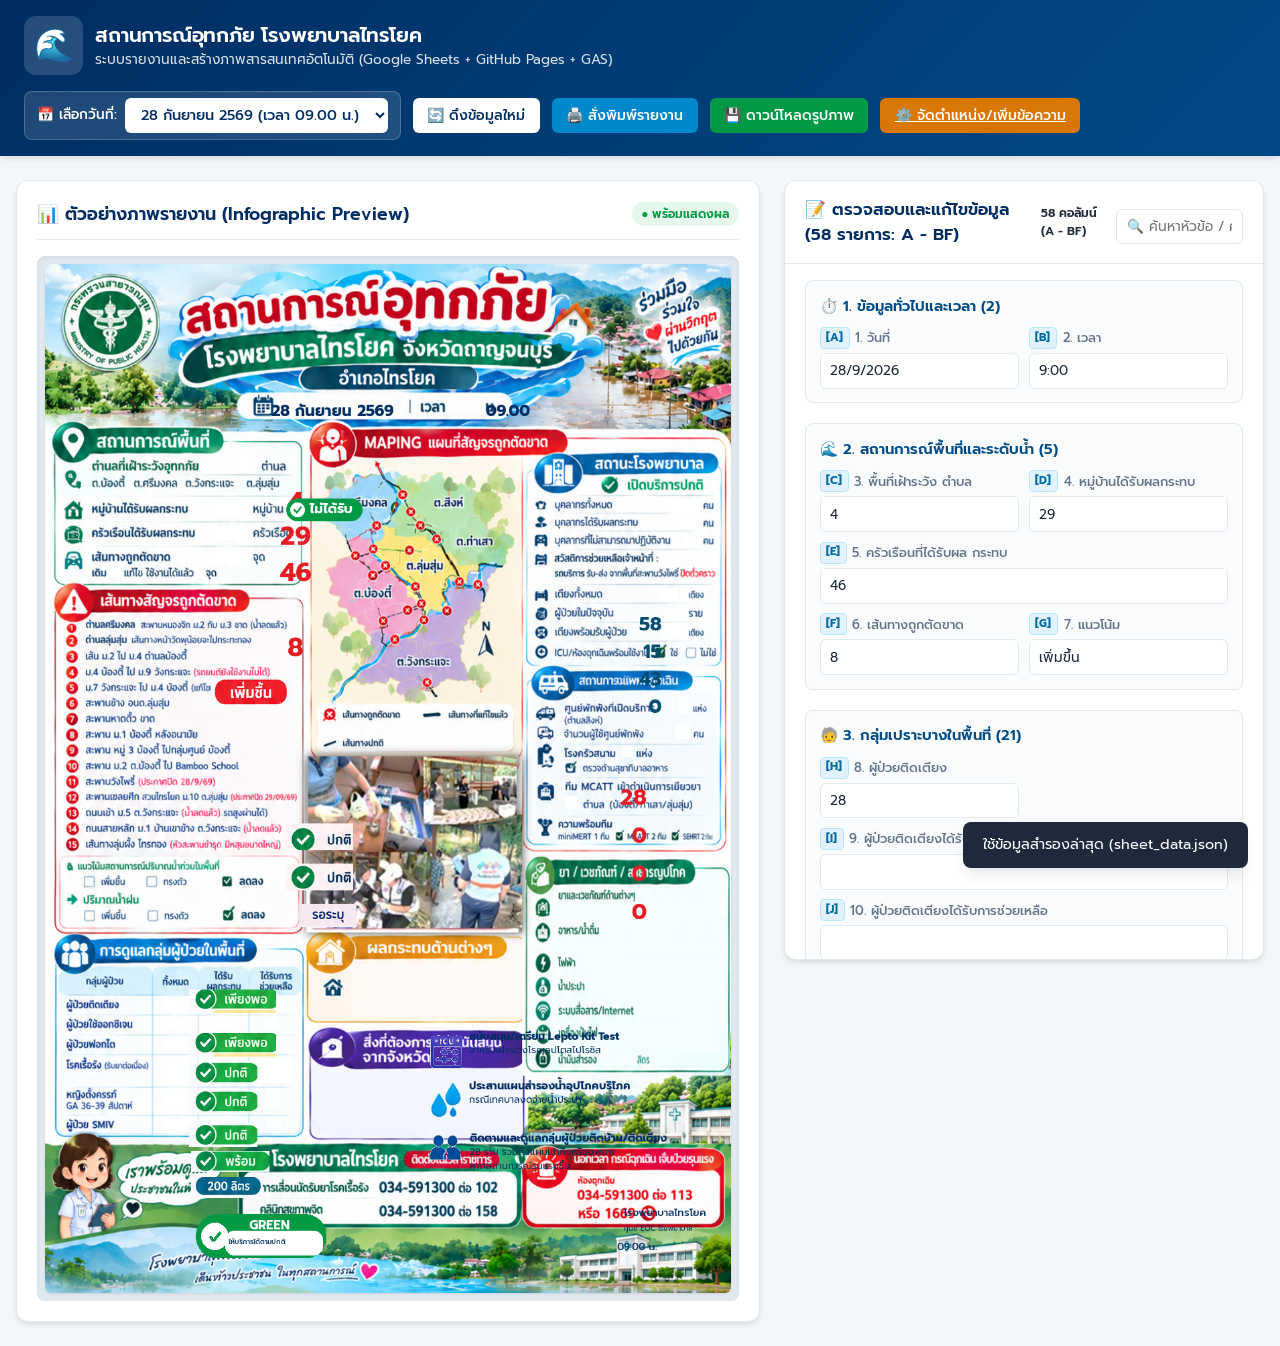
==== commit 96d99e46: "Add files via upload" ====
--- a/index.html
+++ b/index.html
@@ -74,8 +74,8 @@
     <aside class="form-card no-print">
       <div class="form-header">
         <div style="display: flex; justify-content: space-between; align-items: center;">
-          <div class="form-title" id="formHeaderTitle">📝 ตรวจสอบและแก้ไขข้อมูล (38 รายการ)</div>
-          <span id="formColCountBadge" class="status-pill-badge blue" style="font-size: 0.75rem;">38 คอลัมน์</span>
+          <div class="form-title" id="formHeaderTitle">📝 ตรวจสอบและแก้ไขข้อมูล (58 รายการ: A - BF)</div>
+          <span id="formColCountBadge" class="status-pill-badge blue" style="font-size: 0.75rem;">58 คอลัมน์</span>
         </div>
         <div style="margin-top: 0.6rem;">
           <input type="text" id="formSearchInput" class="input-control" placeholder="🔍 ค้นหาหัวข้อ / คอลัมน์..." style="padding: 0.4rem 0.65rem; font-size: 0.85rem; width: 100%;">
--- a/style.css
+++ b/style.css
@@ -784,7 +784,7 @@
 
 /* Elements Tree List */
 .elements-list-container {
-  max-height: 520px;
+  max-height: calc(100vh - 220px);
   overflow-y: auto;
   display: flex;
   flex-direction: column;
@@ -797,15 +797,56 @@
   border-radius: 8px;
   overflow: hidden;
   background: #fff;
+  transition: all 0.15s ease;
 }
 
 .category-title {
-  padding: 0.4rem 0.75rem;
+  padding: 0.45rem 0.75rem;
   background: #f1f5f9;
-  font-size: 0.8rem;
+  font-size: 0.82rem;
   font-weight: 600;
   color: var(--primary-dark);
   border-bottom: 1px solid var(--border-color);
+  cursor: pointer;
+  user-select: none;
+  display: flex;
+  align-items: center;
+  justify-content: space-between;
+  transition: background 0.15s ease;
+}
+
+.category-title:hover {
+  background: #e2e8f0;
+}
+
+.category-title .cat-arrow {
+  display: inline-block;
+  font-size: 0.75rem;
+  transition: transform 0.2s ease;
+  color: #64748b;
+}
+
+.category-title.collapsed .cat-arrow {
+  transform: rotate(-90deg);
+}
+
+.category-items {
+  display: block;
+}
+
+.category-items.collapsed {
+  display: none !important;
+}
+
+.col-badge {
+  display: inline-block;
+  background: #e0f2fe;
+  color: #0369a1;
+  font-size: 0.7rem;
+  font-weight: 700;
+  padding: 0.1rem 0.35rem;
+  border-radius: 4px;
+  border: 1px solid #bae6fd;
 }
 
 .element-item-row {
